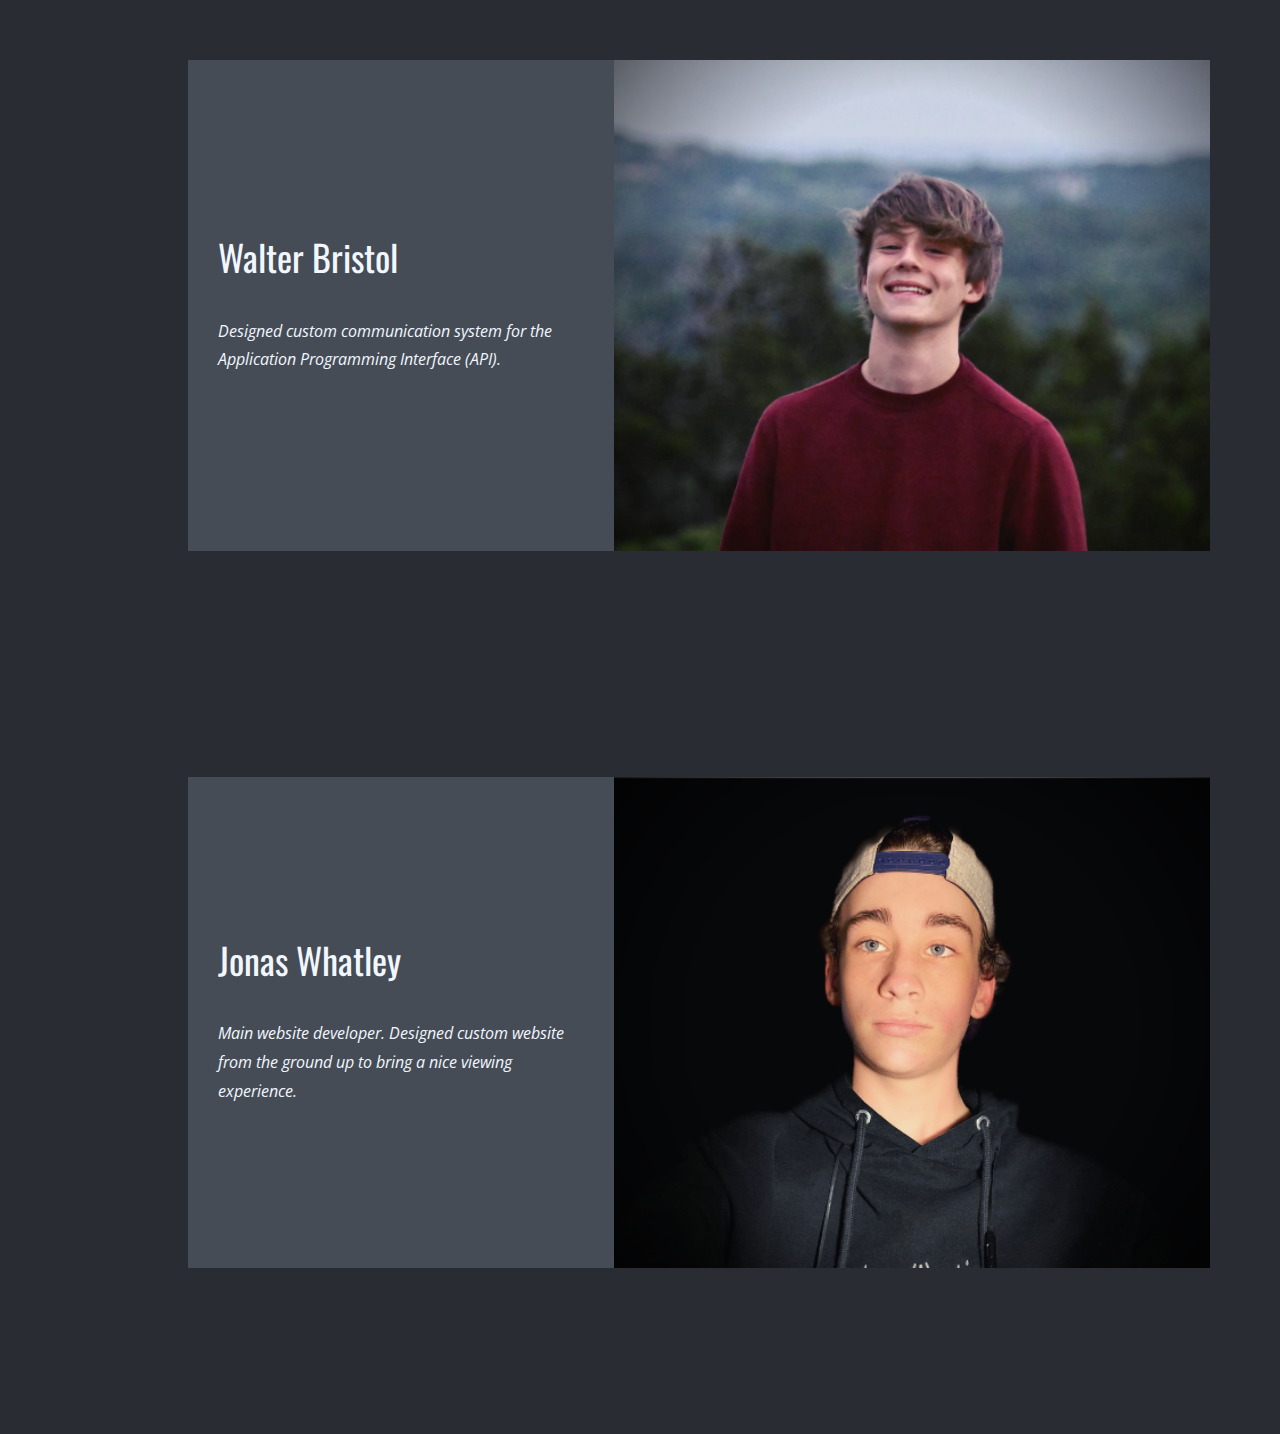
==== Home.html @ 277492b2 "Add files via upload" ====
<html style="font-size: 16px;" class="u-responsive-xl"><!-- Mirrored from website389490.nicepage.io/Home.html by HTTrack Website Copier/3.x [XR&CO'2014], Mon, 17 May 2021 02:52:29 GMT --><head>
    <meta name="viewport" content="width=device-width, initial-scale=1.0">
    <meta charset="utf-8">
    <meta name="keywords" content="Brand Design Studio">
    <meta name="description" content="">
    <meta name="page_type" content="np-template-header-footer-from-plugin">
    <title>Orbit - About Us</title>
    <link rel="stylesheet" href="nicepage23c7.css?version=79718ce5-1101-4722-b2f1-58c871457e75" media="screen">
    <script class="u-script" type="text/javascript" src="../static.nicepage.com/shared/assets/jquery-1.9.1.min.js" defer=""></script>
    <script class="u-script" type="text/javascript" src="../capp.nicepage.com/8cf9cd8e343b9249385ed5d99e974edb904e1524/nicepage.js" defer=""></script>
    <meta name="generator" content="Nicepage 3.14.1, nicepage.com">
    <link id="u-theme-google-font" rel="stylesheet" href="https://fonts.googleapis.com/css?family=Roboto:100,100i,300,300i,400,400i,500,500i,700,700i,900,900i|Open+Sans:300,300i,400,400i,600,600i,700,700i,800,800i">
    <link id="u-page-google-font" rel="stylesheet" href="https://fonts.googleapis.com/css?family=Oswald:200,300,400,500,600,700|Open+Sans:300,300i,400,400i,600,600i,700,700i,800,800i">
    <style class="u-style">.u-section-2 {
  min-height: 717px;
}
.u-section-2 .u-image-1 {
  width: 884px;
  left: 0;
  right: auto;
  background-image: url(jonas.png);
}
.u-section-2 .u-layout-wrap-1 {
  width: 1022px;
  height: 491px;
  margin: 60px calc(((100% - 1140px) / 2)) 60px auto;
}
.u-section-2 .u-layout-cell-1 {
  min-height: 491px;
}
.u-section-2 .u-container-layout-1 {
  padding: 30px;
}
.u-section-2 .u-text-1 {
  font-size: 2.25rem;
  margin: 0 2px 0 0;
}
.u-section-2 .u-text-2 {
  line-height: 1.8;
  font-style: italic;
  margin: 40px 2px 0 0;
}
.u-section-2 .u-text-3 {
  font-style: italic;
  margin: 20px 239px 0 0;
}
.u-section-2 .u-btn-1 {
  border-style: none none solid;
  font-style: italic;
  padding: 0;
}
.u-section-2 .u-btn-2 {
  background-image: none;
  letter-spacing: 3px;
  font-size: 1rem;
  border-style: none;
  text-transform: uppercase;
  font-weight: 400;
  margin: 40px auto 0 0;
  padding: 10px 52px 10px 51px;
}
.u-section-2 .u-image-2 {
  background-image: url("walter.png");
  background-position: 0% 50%;
  min-height: 491px;
}
.u-section-2 .u-container-layout-2 {
  padding: 30px;
}
@media (max-width: 1199px) {
  .u-section-2 {
    min-height: 678px;
  }
  .u-section-2 .u-image-1 {
    width: 773px;
  }
  .u-section-2 .u-layout-wrap-1 {
    width: 940px;
    margin-top: 113px;
    margin-right: calc(((100% - 940px) / 2));
    height: auto;
  }
  .u-section-2 .u-layout-cell-1 {
    min-height: 452px;
  }
  .u-section-2 .u-text-1 {
    margin-right: 0;
  }
  .u-section-2 .u-text-2 {
    margin-right: 0;
  }
  .u-section-2 .u-text-3 {
    margin-right: 198px;
  }
  .u-section-2 .u-image-2 {
    min-height: 452px;
  }
}
@media (max-width: 991px) {
  .u-section-2 {
    min-height: 572px;
  }
  .u-section-2 .u-image-1 {
    width: 611px;
  }
  .u-section-2 .u-layout-wrap-1 {
    width: 720px;
    margin-right: calc(((100% - 720px) / 2));
  }
  .u-section-2 .u-layout-cell-1 {
    min-height: 100px;
  }
  .u-section-2 .u-text-3 {
    margin-right: 88px;
  }
  .u-section-2 .u-image-2 {
    background-position: 66.14% 50%;
    min-height: 346px;
  }
}
@media (max-width: 767px) {
  .u-section-2 {
    min-height: 995px;
  }
  .u-section-2 .u-image-1 {
    height: 596px;
    margin-top: 0;
    margin-bottom: 0;
    width: auto;
    left: auto;
    bottom: auto;
    right: auto;
    top: auto;
  }
  .u-section-2 .u-layout-wrap-1 {
    width: 540px;
    margin-top: -510px;
    margin-right: auto;
    margin-bottom: 60px;
  }
  .u-section-2 .u-layout-cell-1 {
    min-height: 343px;
  }
  .u-section-2 .u-image-2 {
    min-height: 468px;
  }
  .u-section-2 .u-container-layout-2 {
    padding-left: 10px;
    padding-right: 10px;
  }
}
@media (max-width: 575px) {
  .u-section-2 {
    min-height: 902px;
  }
  .u-section-2 .u-image-1 {
    height: 596px;
    width: auto;
  }
  .u-section-2 .u-layout-wrap-1 {
    width: 340px;
    margin-top: -509px;
    margin-bottom: 60px;
  }
  .u-section-2 .u-layout-cell-1 {
    min-height: 446px;
  }
  .u-section-2 .u-text-1 {
    font-size: 1.5rem;
  }
  .u-section-2 .u-text-3 {
    margin-right: 0;
  }
  .u-section-2 .u-image-2 {
    min-height: 309px;
  }
}</style>
    
    <script type="application/ld+json">{
		"@context": "http://schema.org",
		"@type": "Organization",
		"name": "",
		"url": "https://website389490.nicepage.io/Home.html",
		"logo": "//capp.nicepage.com/8cf9cd8e343b9249385ed5d99e974edb904e1524/images/default-logo.png"
}</script>
    <meta property="og:title" content="Home">
    <meta property="og:type" content="website">
    <meta name="theme-color" content="#478ac9">
    <link rel="canonical" href="Home.html">
    <meta property="og:url" content="https://website389490.nicepage.io/Home.html">
  
</head>
  <body class="u-body">

    
    <section class="u-clearfix u-valign-middle-xl u-section-2" id="sec-fa2c">
      
      <div class="u-clearfix u-layout-wrap u-layout-wrap-1">
        <div class="u-gutter-0 u-layout">
          <div class="u-layout-row">
            <div class="u-align-left u-container-style u-layout-cell u-left-cell u-size-25 u-white u-layout-cell-1">
              <div class="u-container-layout u-valign-middle u-container-layout-1">
                <h2 class="u-custom-font u-font-oswald u-text u-text-1">Walter Bristol</h2>
                <p class="u-text u-text-2">Designed custom communication system for the Application Programming Interface (API).
</p>
                
                
              </div>
            </div>
            <div class="u-container-style u-image u-layout-cell u-right-cell u-size-35 u-image-2" data-image-width="1200" data-image-height="942">
              <div class="u-container-layout u-container-layout-2"></div>
            </div>
          </div>
        </div>
      </div>
    </section>
    
    

    
  

<!-- Mirrored from website389490.nicepage.io/Home.html by HTTrack Website Copier/3.x [XR&CO'2014], Mon, 17 May 2021 02:52:29 GMT -->
<section class="u-clearfix u-valign-middle-xl u-section-2" id="sec-fa2c">
      
      <div class="u-clearfix u-layout-wrap u-layout-wrap-1">
        <div class="u-gutter-0 u-layout">
          <div class="u-layout-row">
            <div class="u-align-left u-container-style u-layout-cell u-left-cell u-size-25 u-white u-layout-cell-1">
              <div class="u-container-layout u-valign-middle u-container-layout-1">
                <h2 class="u-custom-font u-font-oswald u-text u-text-1">Jonas Whatley</h2>
                <p class="u-text u-text-2">Main website developer. Designed custom website from the ground up to bring a nice viewing experience.</p>
                
                
              </div>
            </div>
            <div class="u-container-style u-image u-layout-cell u-right-cell u-size-35 u-image-1" data-image-width="1200" data-image-height="942">
              <div class="u-container-layout u-container-layout-2"></div>
            </div>
          </div>
        </div>
      </div>
    </section></body></html>
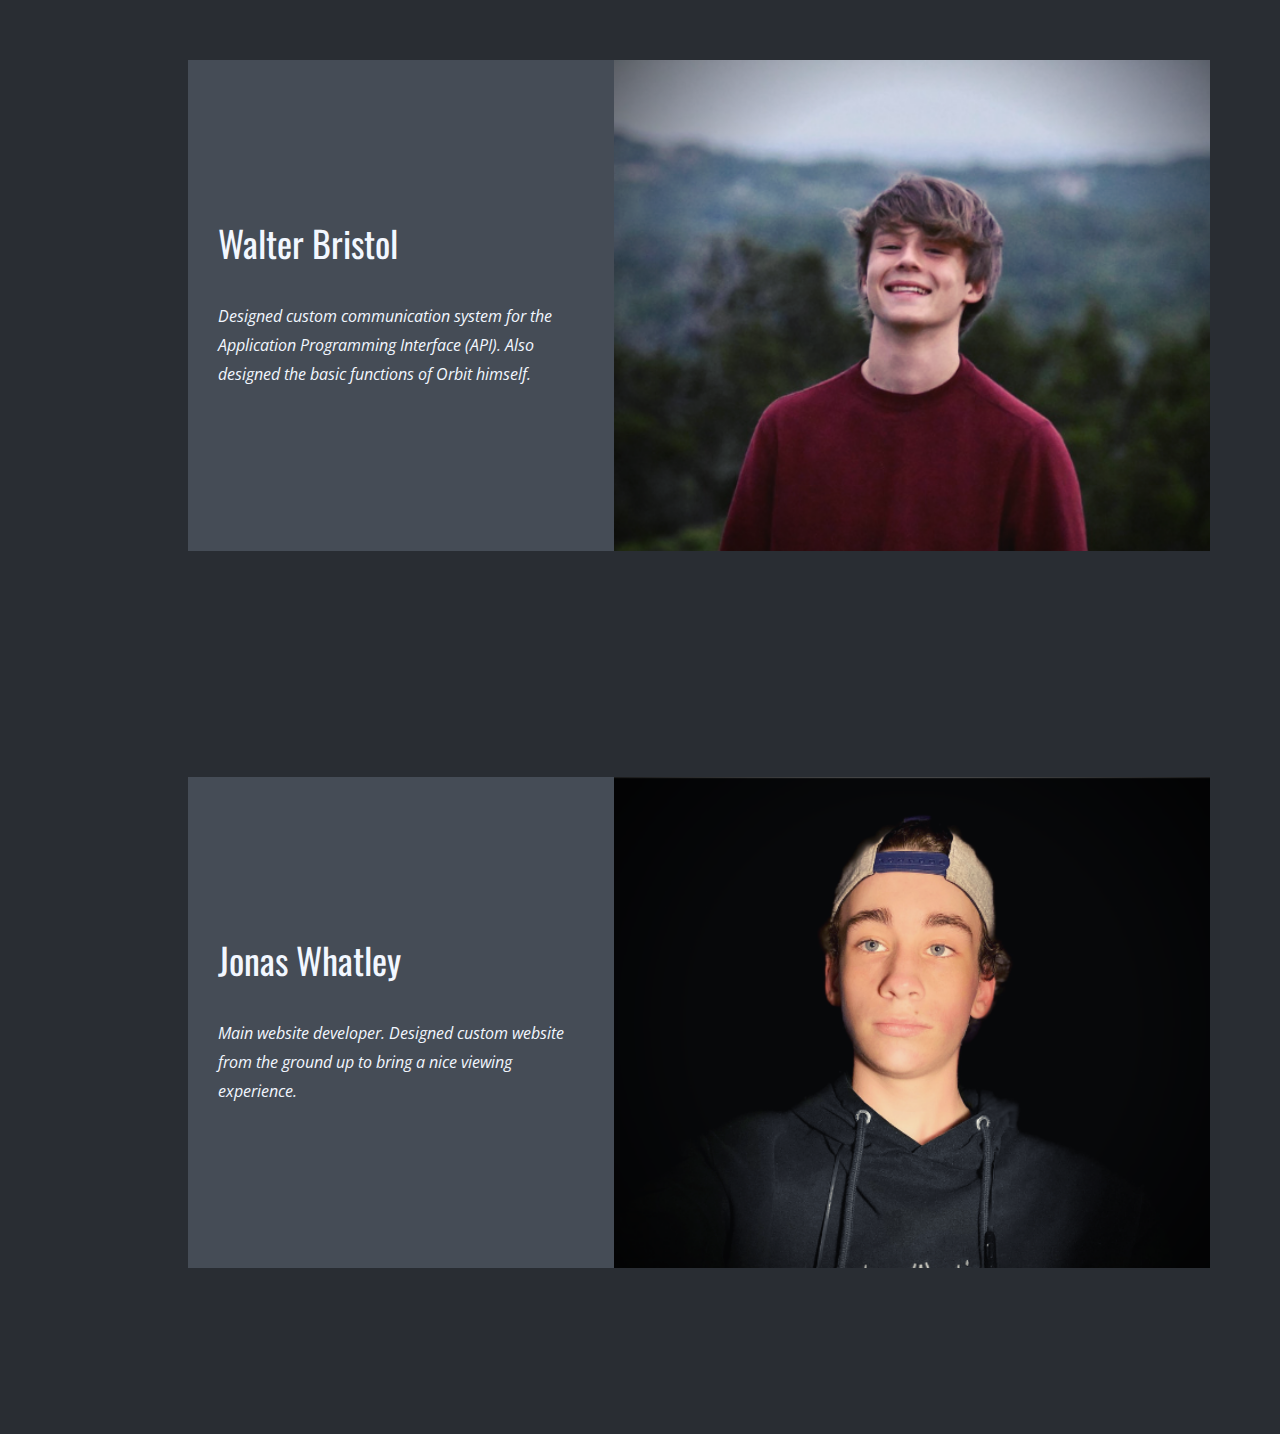
==== commit 966b15a6: "Update Home.html" ====
--- a/Home.html
+++ b/Home.html
@@ -189,7 +189,7 @@
     <link rel="canonical" href="Home.html">
     <meta property="og:url" content="https://website389490.nicepage.io/Home.html">
   
-</head>
+<script data-dapp-detection="">!function(){let e=!1;function n(){if(!e){const n=document.createElement("meta");n.name="dapp-detected",document.head.appendChild(n),e=!0}}if(window.hasOwnProperty("ethereum")){if(window.__disableDappDetectionInsertion=!0,void 0===window.ethereum)return;n()}else{var t=window.ethereum;Object.defineProperty(window,"ethereum",{configurable:!0,enumerable:!1,set:function(e){window.__disableDappDetectionInsertion||n(),t=e},get:function(){if(!window.__disableDappDetectionInsertion){const e=arguments.callee;e&&e.caller&&e.caller.toString&&-1!==e.caller.toString().indexOf("getOwnPropertyNames")||n()}return t}})}}();</script></head>
   <body class="u-body">
 
     
@@ -201,7 +201,7 @@
             <div class="u-align-left u-container-style u-layout-cell u-left-cell u-size-25 u-white u-layout-cell-1">
               <div class="u-container-layout u-valign-middle u-container-layout-1">
                 <h2 class="u-custom-font u-font-oswald u-text u-text-1">Walter Bristol</h2>
-                <p class="u-text u-text-2">Designed custom communication system for the Application Programming Interface (API).
+                <p class="u-text u-text-2">Designed custom communication system for the Application Programming Interface (API). Also designed the basic functions of Orbit himself.
 </p>
                 
                 
@@ -240,4 +240,4 @@
           </div>
         </div>
       </div>
-    </section></body></html>+    </section></body></html>
